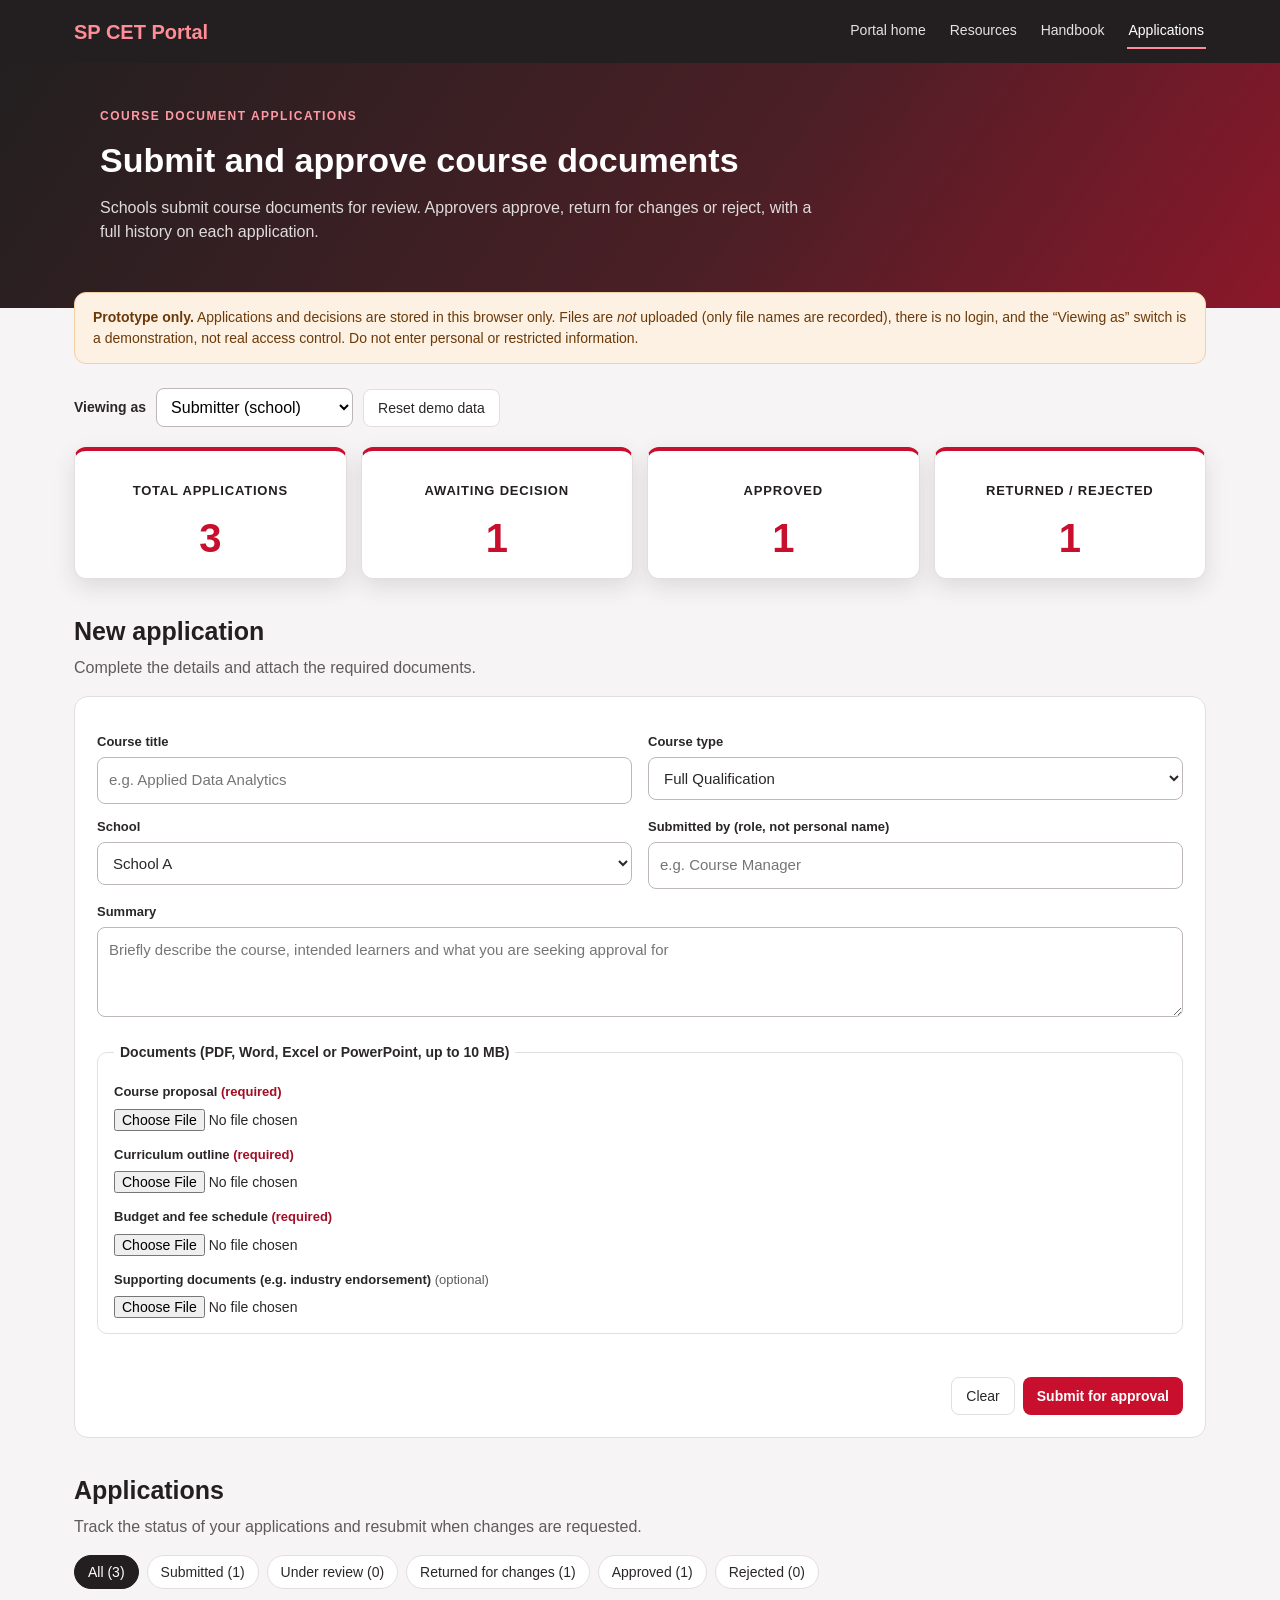
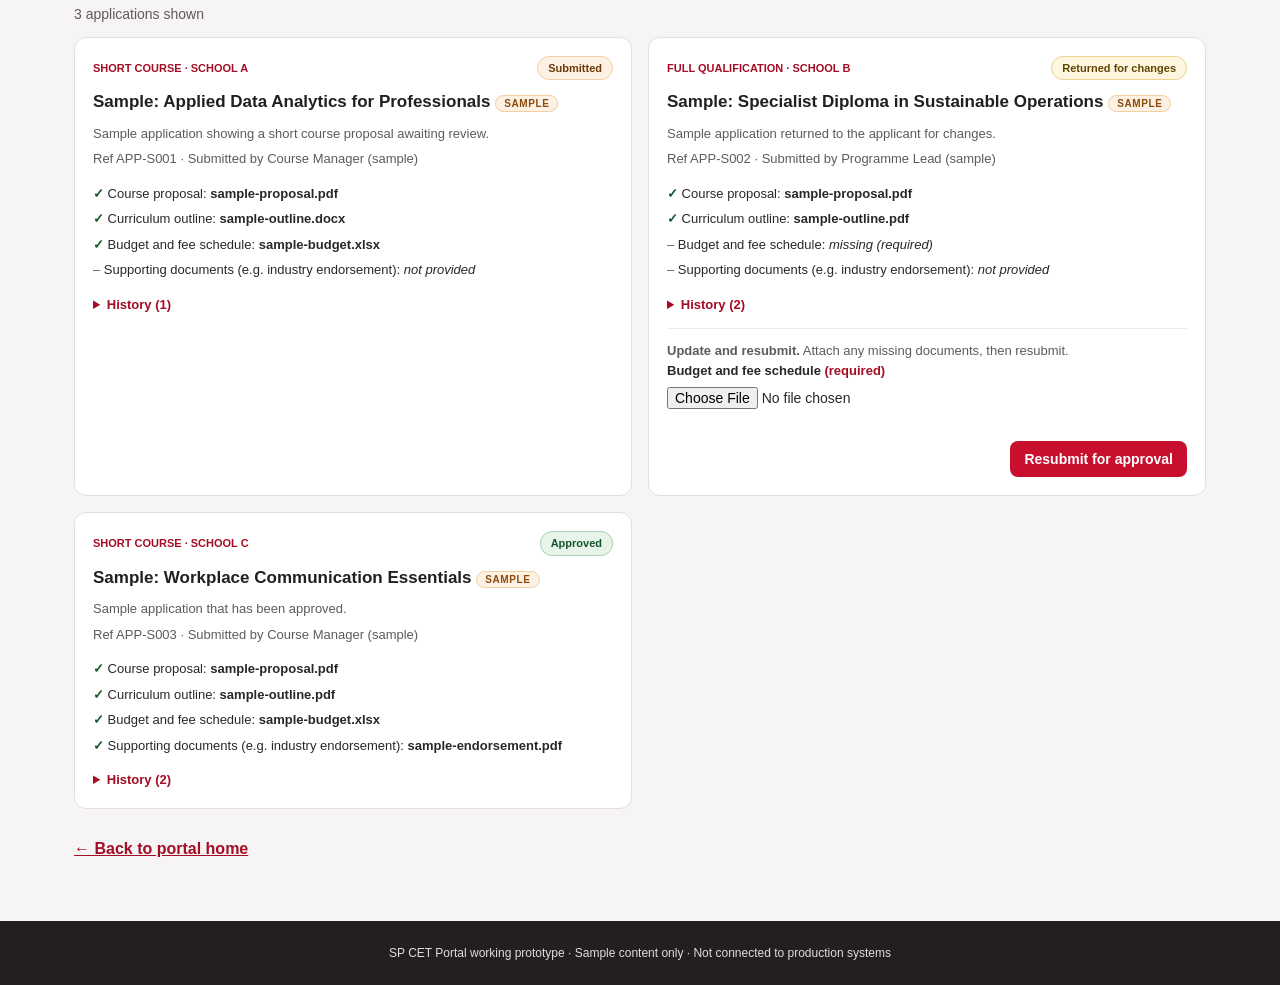
==== applications/index.html @ 12f199a8 "Add course document application and approval prototype Co-Authored-By: Claude Sonnet 5.5 <noreply@an" ====
<!doctype html>
<html lang="en">
<head>
<meta charset="utf-8">
<meta name="viewport" content="width=device-width,initial-scale=1">
<meta name="description" content="Prototype for submitting course documents for approval in the SP CET Portal. Sample workflow only.">
<title>Course Applications – SP CET Portal</title>
<link rel="icon" href="../assets/favicon.svg" type="image/svg+xml">
<link rel="stylesheet" href="../styles.css">
</head>
<body>
<a class="skip" href="#main">Skip to main content</a>

<!--
  =====================================================================
  HOW TO UPDATE THIS PAGE (for non-programmers)
  - Required documents, schools and course types: edit data/applications.json
  - Sample applications shown on first load:        edit data/applications.json
  - Page wording:                                   edit this file
  This is a PROTOTYPE. Nothing is sent to SP systems and there is no login.
  =====================================================================
-->

<header>
  <div class="top">
    <a class="brand" href="../index.html"><span class="sr-only">SP CET Portal home</span><span aria-hidden="true">SP <span>CET</span> Portal</span></a>
    <nav id="siteNav" aria-label="Main">
      <a href="../index.html">Portal home</a>
      <a href="../index.html#resources">Resources</a>
      <a href="../handbook/index.html">Handbook</a>
      <a href="index.html" aria-current="page">Applications</a>
    </nav>
    <button type="button" class="menu-btn" id="menuBtn" aria-expanded="false" aria-controls="siteNav">Menu</button>
  </div>
</header>

<section class="page-hero" aria-labelledby="pageTitle">
  <div class="hero-inner">
    <div class="eyebrow">Course document applications</div>
    <h1 id="pageTitle">Submit and approve course documents</h1>
    <p>Schools submit course documents for review. Approvers approve, return for changes or reject, with a full history on each application.</p>
  </div>
</section>

<main id="main">
  <p class="notice"><strong>Prototype only.</strong> Applications and decisions are stored in this browser only. Files are <em>not</em> uploaded (only file names are recorded), there is no login, and the “Viewing as” switch is a demonstration, not real access control. Do not enter personal or restricted information.</p>

  <div class="role-bar">
    <label for="role">Viewing as</label>
    <select id="role"><option value="submitter">Submitter (school)</option><option value="approver">Approver (CET office)</option></select>
    <button type="button" class="secondary" id="resetBtn">Reset demo data</button>
  </div>

  <ul class="stats" id="appStats" aria-label="Application counts (sample)"></ul>

  <section id="submit" aria-labelledby="subHead">
    <div class="section-head"><div><h2 id="subHead">New application</h2><p>Complete the details and attach the required documents.</p></div></div>
    <form class="app-form" id="appForm" novalidate>
      <div class="form-grid">
        <div><label for="fTitle">Course title</label><input id="fTitle" required maxlength="120" placeholder="e.g. Applied Data Analytics"></div>
        <div><label for="fType">Course type</label><select id="fType"></select></div>
        <div><label for="fSchool">School</label><select id="fSchool"></select></div>
        <div><label for="fBy">Submitted by (role, not personal name)</label><input id="fBy" required maxlength="80" placeholder="e.g. Course Manager"></div>
      </div>
      <label for="fSummary">Summary</label>
      <textarea id="fSummary" required maxlength="500" placeholder="Briefly describe the course, intended learners and what you are seeking approval for"></textarea>
      <fieldset class="docs"><legend>Documents (PDF, Word, Excel or PowerPoint, up to 10 MB)</legend><div id="docFields"></div></fieldset>
      <p class="form-error" id="appError" role="alert"></p>
      <div class="actions"><button type="reset" class="secondary">Clear</button><button type="submit" class="primary">Submit for approval</button></div>
    </form>
  </section>

  <section id="list" aria-labelledby="listHead">
    <div class="section-head"><div><h2 id="listHead">Applications</h2><p id="roleHint"></p></div></div>
    <div class="filters" role="group" aria-label="Filter by status" id="statusFilters"></div>
    <p class="status" id="appStatus" role="status" aria-live="polite"></p>
    <div class="app-list" id="appList"><p class="empty">Loading applications…</p></div>
  </section>

  <a class="back" href="../index.html">← Back to portal home</a>
</main>

<footer>SP CET Portal working prototype · Sample content only · Not connected to production systems</footer>
<script src="applications.js"></script>
</body>
</html>
---- styles.css ----
/* SP CET Portal styles. Brand colours (SP red and charcoal) are defined in :root below; hex values are approximations - replace with the official SP brand palette if required. */
:root{--ink:#231f20;--red:#c8102e;--red-dark:#a30d25;--bg:#f6f4f4;--text:#2b2728;--muted:#5f5a5b;--line:#e3dfdf;--white:#fff;--accent:#c25e0c;--focus:#f2b01e}
*{box-sizing:border-box}
html{scroll-behavior:smooth;scroll-padding-top:84px}
body{margin:0;font-family:Arial,"Segoe UI",sans-serif;color:var(--text);background:var(--bg);line-height:1.5}
a{color:var(--red-dark)}
:focus-visible{outline:3px solid var(--focus);outline-offset:2px}
.skip{position:absolute;left:-999px;top:8px;background:#fff;color:var(--ink);padding:10px 14px;border-radius:8px;z-index:20;font-weight:700}
.skip:focus{left:8px}
.sr-only{position:absolute;width:1px;height:1px;overflow:hidden;clip:rect(0 0 0 0);white-space:nowrap}

/* Header */
header{background:var(--ink);color:#fff;position:sticky;top:0;z-index:5}
.top{max-width:1180px;margin:auto;display:flex;align-items:center;gap:24px;padding:14px 24px}
.brand{font-weight:800;font-size:20px;color:#fff;text-decoration:none;display:flex;align-items:center;gap:10px}
.brand span{color:#ff8c97}

.top nav{display:flex;gap:20px;margin-left:auto;align-items:center}
.top nav a{color:#e6e2e2;text-decoration:none;font-size:14px;padding:6px 2px;border-bottom:2px solid transparent}
.top nav a:hover,.top nav a[aria-current]{color:#fff;border-bottom-color:#ff8c97}
.primary{border:0;border-radius:8px;background:var(--red);color:#fff;padding:10px 14px;font-weight:700;font-size:14px;cursor:pointer;font-family:inherit}
.primary:hover{background:var(--red-dark)}
.secondary{border:1px solid var(--line);background:#fff;padding:10px 14px;border-radius:8px;cursor:pointer;font-family:inherit;font-size:14px;color:var(--text)}
.secondary:hover{background:#f1eeee}
.menu-btn{display:none;background:transparent;border:1px solid #6b6566;color:#fff;border-radius:8px;padding:8px 12px;font-size:14px;cursor:pointer;font-family:inherit}

/* Hero */
.hero{background:linear-gradient(125deg,#231f20 0%,#4b1f26 58%,#c8102e 140%);color:#fff;padding:54px 24px 70px}
.hero-inner{max-width:1080px;margin:auto;text-align:center}
.eyebrow{text-transform:uppercase;letter-spacing:1.5px;color:#ff9aa4;font-size:12px;font-weight:800}
.hero h1{font-size:40px;margin:12px auto 10px;max-width:800px;line-height:1.2}
.hero p{color:#e0dcdc;max-width:760px;margin:0 auto 26px;line-height:1.6}
.search{max-width:760px;margin:auto;display:flex;background:#fff;padding:8px;border-radius:12px;box-shadow:0 12px 30px #1a0f1055}
.search input{text-align:left;border:0;outline:0;flex:1;padding:12px;font-size:16px;min-width:0;font-family:inherit;color:var(--text)}
.search:focus-within{outline:3px solid var(--focus)}
.search .primary{padding:0 22px;font-size:15px}

/* Main layout */
main{max-width:1180px;margin:-30px auto 60px;padding:0 24px}
.stats{display:grid;grid-template-columns:repeat(4,1fr);gap:14px;margin:0 0 30px;padding:0;list-style:none}
.stat{background:#fff;border:1px solid var(--line);border-top:4px solid var(--red);border-radius:12px;padding:20px 16px;box-shadow:0 8px 22px #2b27281f;text-align:center;display:flex;flex-direction:column;align-items:center;justify-content:center;gap:8px}
.stat span{min-height:3em;display:flex;align-items:center;justify-content:center;font-size:13px;font-weight:700;color:var(--ink);text-transform:uppercase;letter-spacing:.8px}
.stat b{display:block;font-size:40px;line-height:1;color:var(--red);font-weight:800}
.section-head{display:flex;align-items:end;justify-content:space-between;margin:34px 0 16px;gap:16px}
.section-head h2{margin:0;font-size:25px;color:var(--ink)}
.section-head p{margin:5px 0 0;color:var(--muted)}

/* Resource hubs */
.hubs{display:grid;grid-template-columns:repeat(4,1fr);gap:16px}
.hub{background:#fff;border:1px solid var(--line);border-radius:14px;padding:22px;min-height:210px;transition:.2s;display:flex;flex-direction:column;align-items:flex-start;text-align:left;font:inherit;color:inherit;text-decoration:none;cursor:pointer}
.hub:hover{transform:translateY(-4px);box-shadow:0 14px 30px #2b272818}
.icon{width:44px;height:44px;border-radius:10px;display:grid;place-items:center;color:#fff;font-weight:900;font-size:20px}
.hub h3{margin:18px 0 8px;color:var(--ink);font-size:18px}
.hub p{color:var(--muted);font-size:14px;line-height:1.55;margin:0 0 14px}
.hub .go{color:var(--red-dark);font-weight:700;font-size:13px;margin-top:auto}

/* Filters and cards */
.filters{display:flex;gap:8px;flex-wrap:wrap;margin-bottom:15px}
.chip{border:1px solid var(--line);background:#fff;border-radius:20px;padding:8px 13px;cursor:pointer;font-family:inherit;font-size:14px;color:var(--text)}
.chip:hover{border-color:var(--red)}
.chip.active{background:var(--ink);color:#fff;border-color:var(--ink)}
.status{color:var(--muted);font-size:14px;margin:0 0 12px}
.grid{display:grid;grid-template-columns:repeat(3,1fr);gap:16px}
.card{background:#fff;border:1px solid var(--line);border-radius:12px;padding:18px;display:flex;flex-direction:column}
.card-top{display:flex;justify-content:space-between;align-items:center;gap:8px}
.tag{font-size:11px;font-weight:800;text-transform:uppercase;color:var(--red-dark)}
.badge{font-size:10px;font-weight:800;text-transform:uppercase;letter-spacing:.6px;background:#fdf1e4;color:#8a4b0c;border:1px solid #f3cfa4;border-radius:10px;padding:2px 8px;white-space:nowrap}
.badge.new{background:#fdecee;color:#a30d25;border-color:#f0b4bc}
.card h3{font-size:17px;margin:9px 0;color:var(--ink)}
.card p{font-size:13px;color:var(--muted);line-height:1.5;margin:0}
.card .more{font-size:13px;font-weight:700;margin-top:10px}
.meta{display:flex;justify-content:space-between;gap:8px;border-top:1px solid #eeebeb;padding-top:12px;margin-top:auto;font-size:12px;color:var(--muted)}
.card p+.meta,.card .more+.meta{margin-top:14px}
.empty,.error{background:#fff;border:1px dashed var(--line);border-radius:12px;padding:24px;grid-column:1/-1;color:var(--muted)}
.error{border-color:#e0a3a3;color:#7a1f1f;background:#fff6f6}

/* Callout */
.callout{margin-top:34px;background:#fdecee;border:1px solid #f0b4bc;border-radius:16px;padding:25px;display:flex;align-items:center;gap:24px}
.callout h2{margin:0 0 7px;color:var(--ink)}
.callout p{margin:0;color:#514c4d}
.callout button{margin-left:auto;white-space:nowrap}

/* Modal */
.modal{position:fixed;inset:0;background:#1a1516aa;display:none;align-items:center;justify-content:center;padding:20px;z-index:10}
.modal.open{display:flex}
.panel{background:#fff;padding:24px;border-radius:14px;max-width:580px;width:100%;max-height:90vh;overflow:auto}
.panel h2{margin-top:0;color:var(--ink)}
.panel .note{color:var(--muted);font-size:14px}
.panel label{display:block;font-size:13px;font-weight:700;margin:13px 0 6px}
.panel input,.panel select,.panel textarea{width:100%;padding:11px;border:1px solid #bdb7b8;border-radius:8px;font:inherit;font-size:15px;color:var(--text);background:#fff}
.panel textarea{min-height:110px;resize:vertical}
.form-error{color:#9b1c1c;font-size:13px;margin:12px 0 0;min-height:1em}
.actions{display:flex;justify-content:flex-end;gap:8px;margin-top:18px}

/* Footer */
footer{background:var(--ink);color:#e0dcdc;padding:23px;text-align:center;font-size:12px}
footer a{color:#ffb3ba}

/* Handbook page */
.page-hero{background:linear-gradient(125deg,#231f20 0%,#4b1f26 58%,#c8102e 140%);color:#fff;padding:44px 24px 64px}
.page-hero .hero-inner{text-align:left}
.page-hero h1{font-size:34px;margin:10px 0}
.page-hero p{margin:0;max-width:720px;color:#e0dcdc}
.notice{background:#fdf1e4;border:1px solid #f3cfa4;color:#6b3a08;border-radius:12px;padding:14px 18px;margin-bottom:24px;font-size:14px}
.toc{display:grid;grid-template-columns:repeat(3,1fr);gap:16px}
.back{display:inline-block;margin-top:28px;font-weight:700}

/* Tablet */
@media(max-width:900px){
.hubs,.stats{grid-template-columns:repeat(2,1fr)}
.grid,.toc{grid-template-columns:1fr 1fr}
.hero h1{font-size:34px}
}
/* Mobile */
@media(max-width:700px){
.menu-btn{display:block}
.top{flex-wrap:wrap;gap:12px;padding:12px 16px}
.top nav{display:none;flex-direction:column;align-items:stretch;gap:0;width:100%;margin:0;order:3}
.top nav.open{display:flex}
.top nav a{padding:12px 4px;border-bottom:1px solid #4a4546;font-size:15px}
.top>.primary{order:1;margin-left:auto}.menu-btn{order:2}
main{padding:0 16px}
.hero,.page-hero{padding:40px 16px 60px}
}
@media(max-width:560px){
.hubs,.stats,.grid,.toc{grid-template-columns:1fr}
.hero h1{font-size:28px}
.callout{display:block}
.callout button{margin-top:16px;width:100%}
.search{display:block}.search input{width:100%}.stat span{min-height:0}
.search .primary{width:100%;height:44px;margin-top:6px}
.section-head{display:block}
.actions{flex-direction:column-reverse}
.actions button{width:100%}
}
@media(prefers-reduced-motion:reduce){html{scroll-behavior:auto}.hub{transition:none}.hub:hover{transform:none}}

/* Course applications page */
.role-bar{display:flex;align-items:center;gap:10px;flex-wrap:wrap;margin-bottom:20px}
.role-bar label{font-weight:700;font-size:14px}
.role-bar select{padding:9px 10px;border:1px solid #bdb7b8;border-radius:8px;font:inherit;background:#fff}
.app-form{background:#fff;border:1px solid var(--line);border-radius:14px;padding:22px}
.app-form label{display:block;font-size:13px;font-weight:700;margin:13px 0 6px}
.app-form input:not([type=file]),.app-form select,.app-form textarea{width:100%;padding:11px;border:1px solid #bdb7b8;border-radius:8px;font:inherit;font-size:15px;color:var(--text);background:#fff}
.app-form textarea{min-height:90px;resize:vertical}
.form-grid{display:grid;grid-template-columns:1fr 1fr;gap:0 16px}
fieldset.docs{border:1px solid var(--line);border-radius:10px;margin:18px 0 0;padding:6px 16px 14px}
fieldset.docs legend{font-weight:700;font-size:14px;padding:0 6px}
.doc-row input[type=file]{font-size:14px;max-width:100%}
.req{color:var(--red-dark);font-weight:700}.opt{color:var(--muted);font-weight:400}
.app-list{display:grid;grid-template-columns:repeat(2,1fr);gap:16px}
.app-card h3{margin:9px 0}
.meta-line{margin-top:6px!important}
.pill{font-size:11px;font-weight:800;border-radius:12px;padding:3px 10px;border:1px solid var(--line);background:#f1eeee;color:var(--ink);white-space:nowrap}
.pill.s-submitted,.pill.s-review{background:#fdf1e4;border-color:#f3cfa4;color:#6b3a08}
.pill.s-approved{background:#e7f4ea;border-color:#a9d3b3;color:#17542a}
.pill.s-returned{background:#fff6e0;border-color:#ecd28a;color:#5f4500}
.pill.s-rejected{background:#fdecee;border-color:#f0b4bc;color:#8a0c22}
.doc-list{list-style:none;margin:12px 0 0;padding:0;font-size:13px;color:var(--text)}
.doc-list li{padding:3px 0}.doc-list .ok{color:#17542a;font-weight:800}.doc-list .miss{color:var(--muted)}
.app-card details{margin-top:12px;font-size:13px}
.app-card summary{cursor:pointer;font-weight:700;color:var(--red-dark)}
.history{margin:8px 0 0;padding-left:18px;color:var(--muted)}.history li{margin-bottom:8px}.history .note{color:var(--text)}
.decision{border-top:1px solid #eeebeb;margin-top:14px;padding-top:12px}
.decision label{display:block;font-size:13px;font-weight:700;margin:0 0 6px}
.decision textarea{width:100%;min-height:70px;padding:10px;border:1px solid #bdb7b8;border-radius:8px;font:inherit;font-size:14px}
.decision .actions{flex-wrap:wrap}
@media(max-width:900px){.app-list{grid-template-columns:1fr}}
@media(max-width:560px){.form-grid{grid-template-columns:1fr}.decision .actions button{width:100%}}
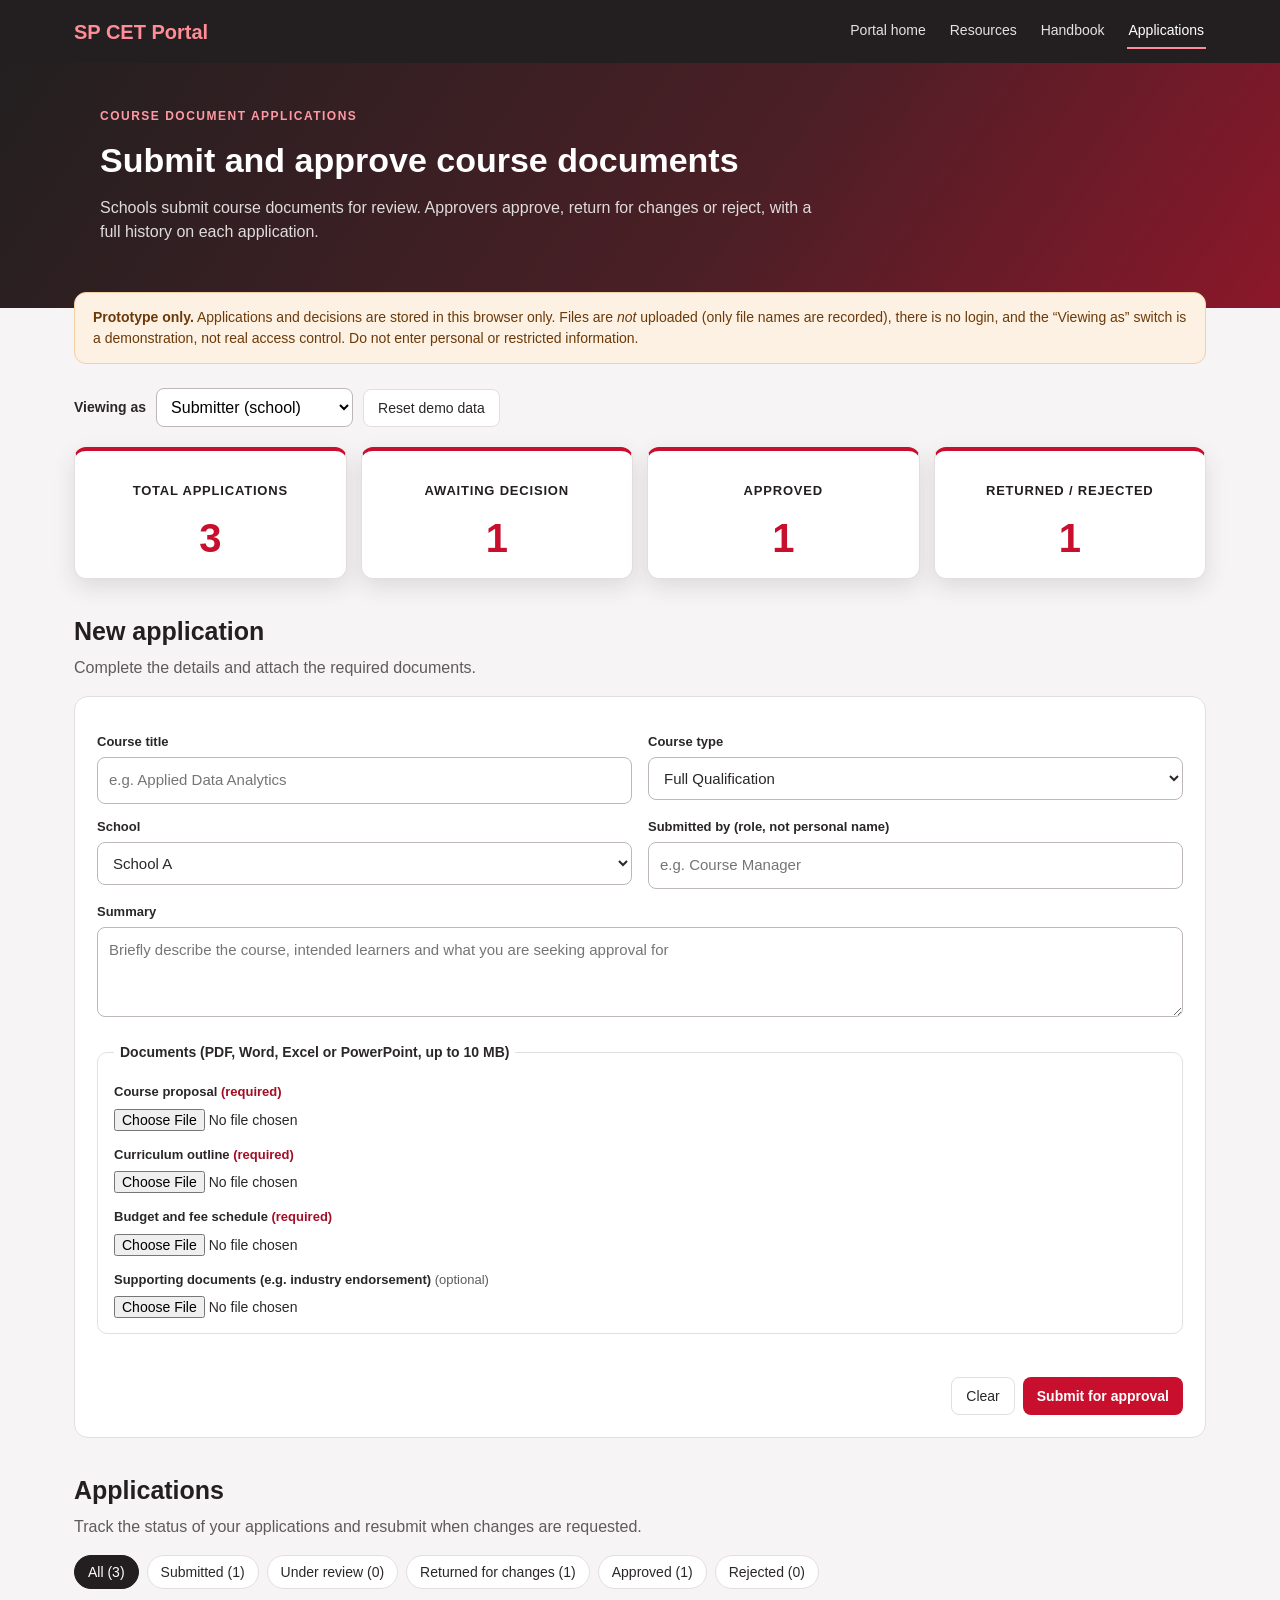
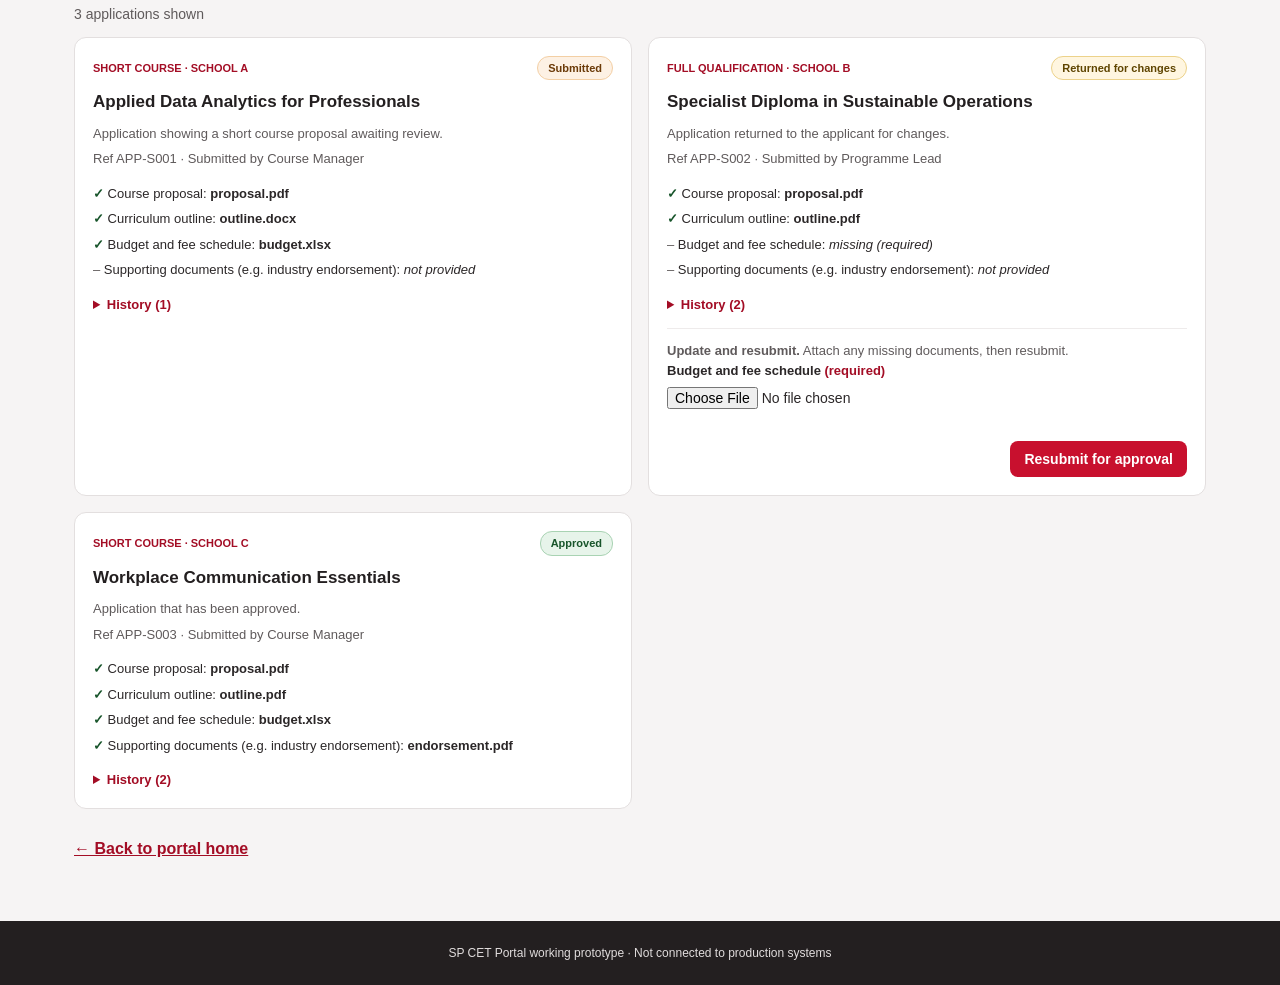
==== commit b6b5323c: "Remove 'sample' wording and badges from the portal Co-Authored-By: Claude Sonnet 5.5 <noreply@anthro" ====
--- a/applications/index.html
+++ b/applications/index.html
@@ -3,7 +3,7 @@
 <head>
 <meta charset="utf-8">
 <meta name="viewport" content="width=device-width,initial-scale=1">
-<meta name="description" content="Prototype for submitting course documents for approval in the SP CET Portal. Sample workflow only.">
+<meta name="description" content="Prototype for submitting course documents for approval in the SP CET Portal.">
 <title>Course Applications – SP CET Portal</title>
 <link rel="icon" href="../assets/favicon.svg" type="image/svg+xml">
 <link rel="stylesheet" href="../styles.css">
@@ -15,7 +15,7 @@
   =====================================================================
   HOW TO UPDATE THIS PAGE (for non-programmers)
   - Required documents, schools and course types: edit data/applications.json
-  - Sample applications shown on first load:        edit data/applications.json
+  - Example applications shown on first load:       edit data/applications.json
   - Page wording:                                   edit this file
   This is a PROTOTYPE. Nothing is sent to SP systems and there is no login.
   =====================================================================
@@ -51,7 +51,7 @@
     <button type="button" class="secondary" id="resetBtn">Reset demo data</button>
   </div>
 
-  <ul class="stats" id="appStats" aria-label="Application counts (sample)"></ul>
+  <ul class="stats" id="appStats" aria-label="Application counts"></ul>
 
   <section id="submit" aria-labelledby="subHead">
     <div class="section-head"><div><h2 id="subHead">New application</h2><p>Complete the details and attach the required documents.</p></div></div>
@@ -80,7 +80,7 @@
   <a class="back" href="../index.html">← Back to portal home</a>
 </main>
 
-<footer>SP CET Portal working prototype · Sample content only · Not connected to production systems</footer>
+<footer>SP CET Portal working prototype · Not connected to production systems</footer>
 <script src="applications.js"></script>
 </body>
 </html>
--- a/styles.css
+++ b/styles.css
@@ -64,8 +64,6 @@
 .card{background:#fff;border:1px solid var(--line);border-radius:12px;padding:18px;display:flex;flex-direction:column}
 .card-top{display:flex;justify-content:space-between;align-items:center;gap:8px}
 .tag{font-size:11px;font-weight:800;text-transform:uppercase;color:var(--red-dark)}
-.badge{font-size:10px;font-weight:800;text-transform:uppercase;letter-spacing:.6px;background:#fdf1e4;color:#8a4b0c;border:1px solid #f3cfa4;border-radius:10px;padding:2px 8px;white-space:nowrap}
-.badge.new{background:#fdecee;color:#a30d25;border-color:#f0b4bc}
 .card h3{font-size:17px;margin:9px 0;color:var(--ink)}
 .card p{font-size:13px;color:var(--muted);line-height:1.5;margin:0}
 .card .more{font-size:13px;font-weight:700;margin-top:10px}
